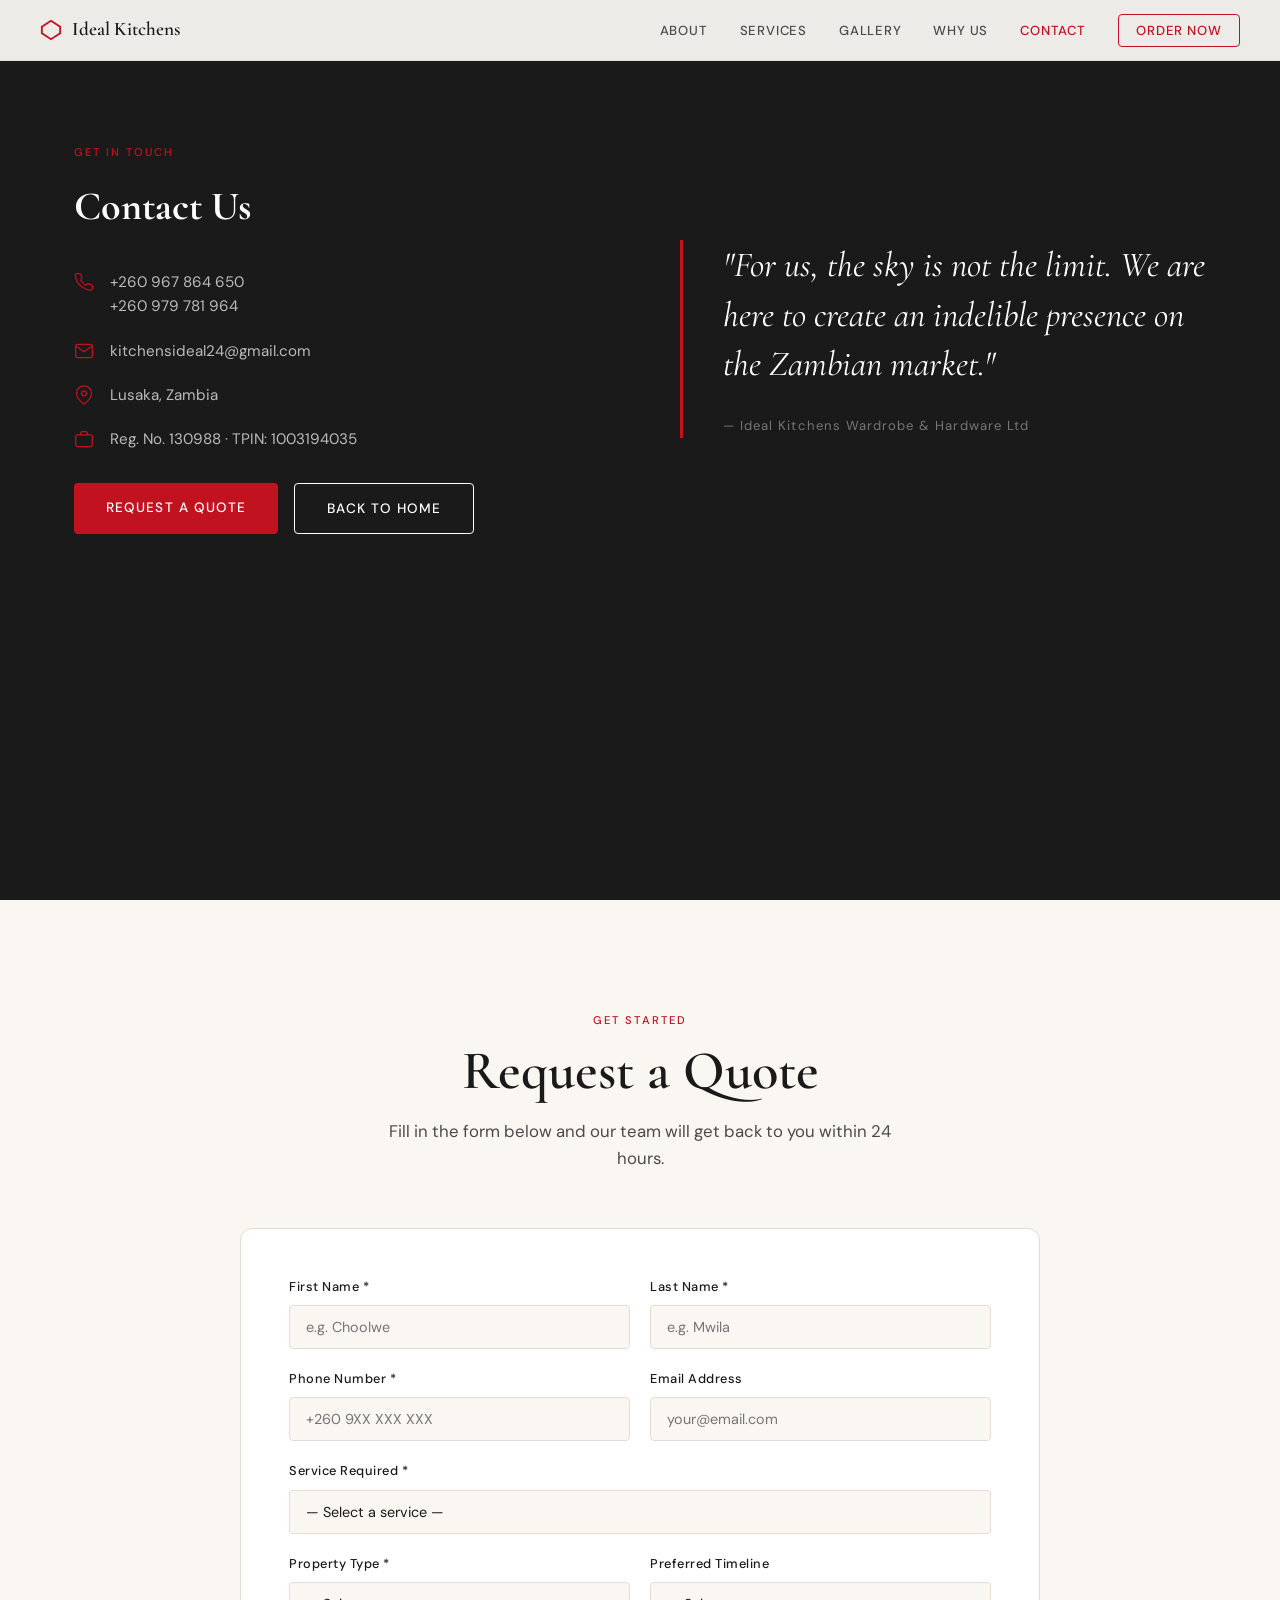
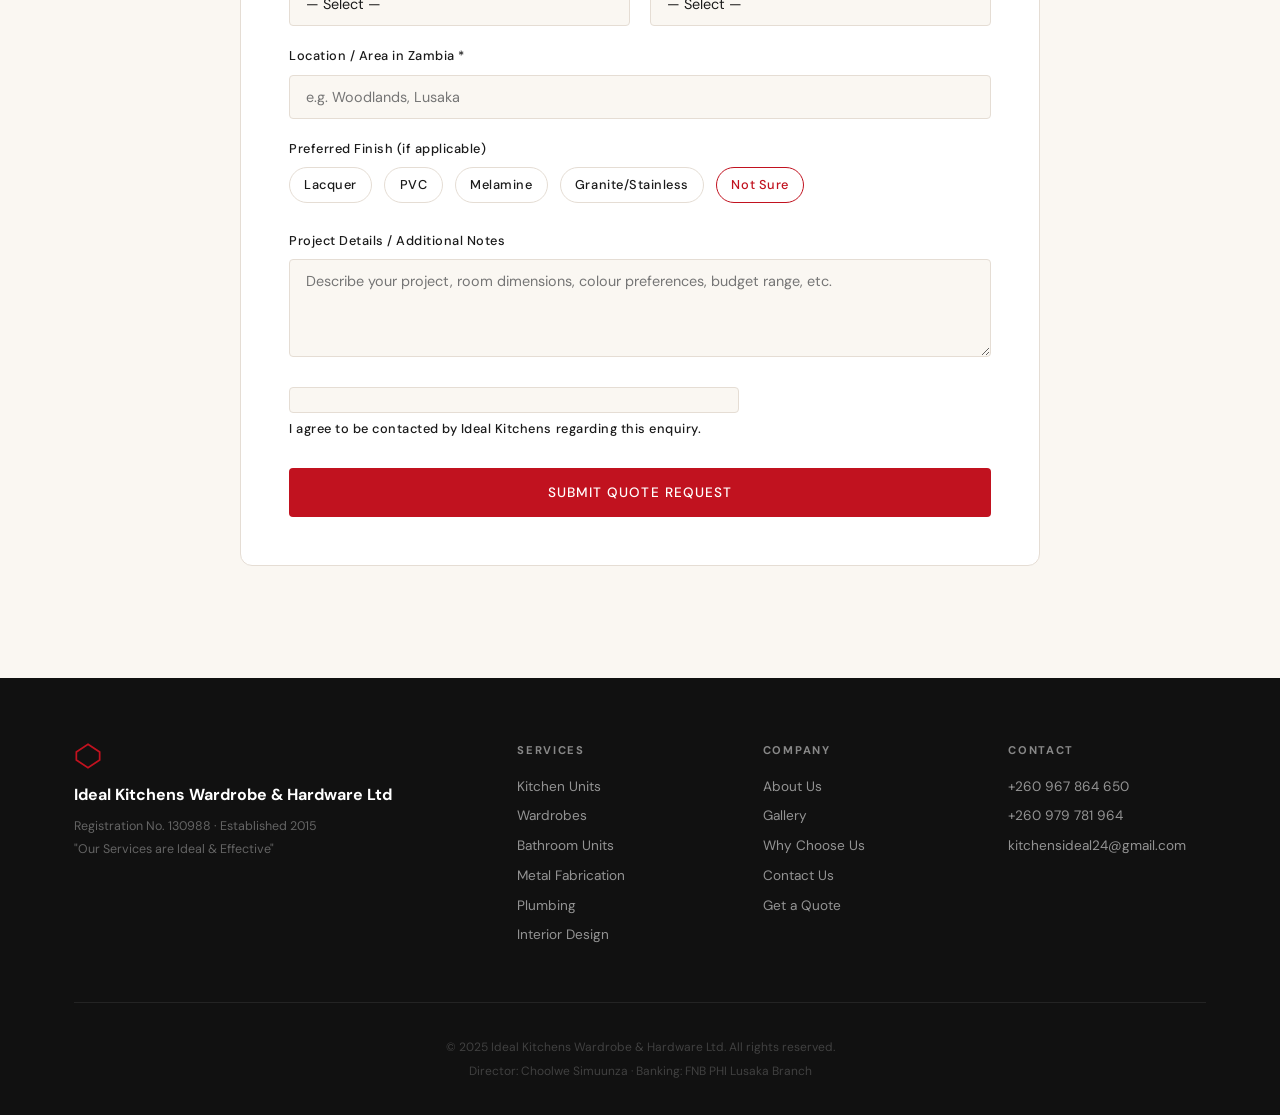
==== contact.html @ 99ec690c "Initial commit" ====
<!DOCTYPE html>
<html lang="en">
<head>
  <meta charset="UTF-8" />
  <meta name="viewport" content="width=device-width, initial-scale=1.0" />
  <title>Contact Us — Ideal Kitchens Wardrobe &amp; Hardware Ltd</title>
  <link rel="preconnect" href="https://fonts.googleapis.com" />
  <link href="https://fonts.googleapis.com/css2?family=Cormorant+Garamond:wght@300;400;600;700&family=DM+Sans:wght@300;400;500&display=swap" rel="stylesheet" />
  <style>
/* =============================
   IDEAL KITCHENS — STYLESHEET
   ============================= */
:root {
  --red: #c1121f;
  --red-dark: #8b0000;
  --cream: #faf7f2;
  --warm-white: #fffdf9;
  --charcoal: #1a1a1a;
  --mid: #4a4a4a;
  --light: #8a8a8a;
  --border: #e5ddd4;
  --font-display: 'Cormorant Garamond', Georgia, serif;
  --font-body: 'DM Sans', system-ui, sans-serif;
  --radius: 4px;
  --transition: 0.35s cubic-bezier(0.4, 0, 0.2, 1);
}
*, *::before, *::after { box-sizing: border-box; margin: 0; padding: 0; }
html { scroll-behavior: smooth; font-size: 16px; }
body { font-family: var(--font-body); background: var(--warm-white); color: var(--charcoal); line-height: 1.6; overflow-x: hidden; }

/* UTILS */
.container { max-width: 1180px; margin: 0 auto; padding: 0 1.5rem; }
.label { font-family: var(--font-body); font-size: 0.7rem; font-weight: 500; letter-spacing: 0.18em; text-transform: uppercase; color: var(--red); display: block; margin-bottom: 0.75rem; }
.section-title { font-family: var(--font-display); font-size: clamp(2.2rem, 5vw, 3.4rem); font-weight: 600; line-height: 1.1; color: var(--charcoal); margin-bottom: 1rem; }
.section-sub { color: var(--mid); font-size: 1.05rem; max-width: 540px; margin: 0 auto; }
.section-header { text-align: center; margin-bottom: 3.5rem; }
.btn { display: inline-block; padding: 0.85rem 2rem; font-family: var(--font-body); font-size: 0.85rem; font-weight: 500; letter-spacing: 0.08em; text-transform: uppercase; text-decoration: none; border: none; border-radius: var(--radius); cursor: pointer; transition: var(--transition); }
.btn--primary { background: var(--red); color: #fff; }
.btn--primary:hover { background: var(--red-dark); transform: translateY(-2px); }
.btn--ghost { background: transparent; color: var(--charcoal); border: 1.5px solid var(--charcoal); }
.btn--ghost:hover { background: var(--charcoal); color: #fff; }
.btn--full { width: 100%; text-align: center; padding: 1rem; }

/* SVG ICONS */
.icon { display: inline-flex; align-items: center; justify-content: center; flex-shrink: 0; }
.icon svg { display: block; }

/* REVEAL */
.reveal { opacity: 0; transform: translateY(30px); transition: opacity 0.7s ease, transform 0.7s ease; }
.reveal.visible { opacity: 1; transform: translateY(0); }

/* NAV */
.nav { position: fixed; top: 0; left: 0; right: 0; z-index: 1000; display: flex; align-items: center; justify-content: space-between; padding: 1.25rem 2.5rem; background: rgba(255,253,249,0.92); backdrop-filter: blur(12px); border-bottom: 1px solid transparent; transition: border-color 0.3s, padding 0.3s; }
.nav.scrolled { border-bottom-color: var(--border); padding: 0.9rem 2.5rem; }
.nav__logo { display: flex; align-items: center; gap: 0.6rem; font-family: var(--font-display); font-size: 1.2rem; font-weight: 600; color: var(--charcoal); text-decoration: none; cursor: pointer; }
.nav__logo svg { color: var(--red); }
.nav__links { display: flex; gap: 2rem; list-style: none; }
.nav__links a { font-size: 0.82rem; font-weight: 500; letter-spacing: 0.06em; text-transform: uppercase; text-decoration: none; color: var(--mid); transition: color 0.2s; }
.nav__links a:hover { color: var(--charcoal); }
.nav__cta { color: var(--red) !important; border: 1.5px solid var(--red); padding: 0.45rem 1.1rem; border-radius: var(--radius); }
.nav__cta:hover { background: var(--red) !important; color: #fff !important; }
.nav__burger { display: none; flex-direction: column; gap: 5px; background: none; border: none; cursor: pointer; padding: 4px; }
.nav__burger span { display: block; width: 24px; height: 2px; background: var(--charcoal); transition: var(--transition); }

/* MOBILE MENU */
.mobile-menu { display: none; position: fixed; top: 0; left: 0; right: 0; bottom: 0; background: var(--warm-white); z-index: 999; flex-direction: column; justify-content: center; align-items: center; }
.mobile-menu.open { display: flex; }
.mobile-menu ul { list-style: none; text-align: center; }
.mobile-menu li { margin: 1.5rem 0; }
.mobile-menu a { font-family: var(--font-display); font-size: 2.5rem; font-weight: 600; color: var(--charcoal); text-decoration: none; transition: color 0.2s; }
.mobile-menu a:hover { color: var(--red); }

/* HERO */
.hero { min-height: 100vh; background: var(--charcoal); color: #fff; display: flex; align-items: center; position: relative; overflow: hidden; padding: 8rem 2.5rem 5rem; }
.hero__bg-lines { position: absolute; inset: 0; background-image: repeating-linear-gradient(90deg, rgba(255,255,255,0.03) 0px, rgba(255,255,255,0.03) 1px, transparent 1px, transparent 80px); }
.hero::before { content: ''; position: absolute; top: -200px; right: -200px; width: 600px; height: 600px; border-radius: 50%; background: radial-gradient(circle, rgba(193,18,31,0.25) 0%, transparent 70%); }
.hero__content { position: relative; z-index: 1; max-width: 680px; animation: heroFadeIn 1.2s ease both; }
@keyframes heroFadeIn { from { opacity: 0; transform: translateY(40px); } to { opacity: 1; transform: translateY(0); } }
.hero__eyebrow { font-size: 0.72rem; letter-spacing: 0.2em; text-transform: uppercase; color: var(--red); margin-bottom: 1.5rem; }
.hero__title { font-family: var(--font-display); font-size: clamp(3.5rem, 8vw, 6rem); font-weight: 300; line-height: 1.02; margin-bottom: 1.5rem; color: #fff; }
.hero__title em { font-style: italic; color: var(--red); font-weight: 600; }
.hero__sub { font-size: 1.05rem; color: rgba(255,255,255,0.65); max-width: 500px; margin-bottom: 2.5rem; line-height: 1.7; }
.hero__actions { display: flex; gap: 1rem; flex-wrap: wrap; }

.hero__badge { position: absolute; right: 6vw; top: 50%; transform: translateY(-50%); width: 160px; height: 160px; animation: spin 18s linear infinite, heroFadeIn 1.5s ease both; }
@keyframes spin { to { transform: translateY(-50%) rotate(360deg); } }
.badge__svg { width: 100%; height: 100%; }
.badge__svg text { font-family: var(--font-body); font-size: 10px; fill: rgba(255,255,255,0.55); letter-spacing: 2px; }
.badge__center { position: absolute; top: 50%; left: 50%; transform: translate(-50%, -50%); color: var(--red); animation: spin 18s linear infinite reverse; }
.badge__center svg { display: block; }

.hero__scroll { position: absolute; bottom: 2.5rem; left: 2.5rem; display: flex; flex-direction: column; align-items: center; gap: 0.5rem; font-size: 0.7rem; letter-spacing: 0.15em; text-transform: uppercase; color: rgba(255,255,255,0.4); }
.hero__scroll-line { width: 1px; height: 60px; background: linear-gradient(to bottom, rgba(255,255,255,0.4), transparent); animation: scrollLine 2s ease-in-out infinite; }
@keyframes scrollLine { 0%, 100% { opacity: 0.4; } 50% { opacity: 1; } }

/* MARQUEE */
.marquee-wrap { background: var(--red); overflow: hidden; padding: 0.9rem 0; white-space: nowrap; }
.marquee { display: inline-block; animation: marquee 30s linear infinite; }
.marquee span { font-size: 0.8rem; font-weight: 500; letter-spacing: 0.1em; text-transform: uppercase; color: rgba(255,255,255,0.9); padding: 0 1rem; }
.marquee .dot { color: rgba(255,255,255,0.5); padding: 0; }
@keyframes marquee { from { transform: translateX(0); } to { transform: translateX(-50%); } }

/* ABOUT */
.about { padding: 7rem 0; background: var(--cream); }
.about__grid { display: grid; grid-template-columns: 1fr 1fr; gap: 5rem; align-items: center; }
.about__text p { color: var(--mid); margin-bottom: 1rem; line-height: 1.8; }
.about__stats { display: flex; gap: 2.5rem; margin-top: 2.5rem; padding-top: 2.5rem; border-top: 1px solid var(--border); }
.stat__num { display: block; font-family: var(--font-display); font-size: 2.5rem; font-weight: 700; color: var(--red); line-height: 1; }
.stat__label { font-size: 0.78rem; color: var(--light); letter-spacing: 0.05em; }
.about__visual { position: relative; display: grid; grid-template-columns: 1fr 1fr; gap: 1rem; }
.about__card { background: #fff; border: 1px solid var(--border); border-radius: 8px; padding: 1.5rem; text-align: center; transition: var(--transition); }
.about__card:hover { border-color: var(--red); transform: translateY(-4px); box-shadow: 0 8px 24px rgba(0,0,0,0.06); }
.about__card--1 { grid-column: span 2; }
.about__card-icon { margin: 0 auto 0.75rem; color: var(--red); }
.about__card p { font-size: 0.88rem; color: var(--mid); }
.about__accent { position: absolute; bottom: -1.5rem; right: -1.5rem; background: var(--red); color: #fff; font-family: var(--font-display); font-size: 0.75rem; padding: 0.6rem 1rem; border-radius: var(--radius); letter-spacing: 0.08em; }

/* SERVICES */
.services { padding: 7rem 0; background: var(--warm-white); }
.services__grid { display: grid; grid-template-columns: repeat(auto-fill, minmax(280px, 1fr)); gap: 1.5rem; }
.service-card { background: #fff; border: 1px solid var(--border); border-radius: 8px; padding: 2rem; position: relative; overflow: hidden; transition: var(--transition); }
.service-card::before { content: ''; position: absolute; bottom: 0; left: 0; right: 0; height: 3px; background: var(--red); transform: scaleX(0); transform-origin: left; transition: transform 0.3s ease; }
.service-card:hover { border-color: var(--red); transform: translateY(-4px); box-shadow: 0 12px 32px rgba(0,0,0,0.07); }
.service-card:hover::before { transform: scaleX(1); }
.service-card__num { font-family: var(--font-display); font-size: 3.5rem; font-weight: 700; color: rgba(0,0,0,0.05); line-height: 1; margin-bottom: -0.5rem; }
.service-card__icon { margin-bottom: 0.75rem; color: var(--red); }
.service-card h3 { font-family: var(--font-display); font-size: 1.4rem; font-weight: 600; margin-bottom: 0.75rem; }
.service-card p { font-size: 0.88rem; color: var(--mid); line-height: 1.7; margin-bottom: 1rem; }
.service-card__tags { display: flex; flex-wrap: wrap; gap: 0.4rem; margin-bottom: 1.25rem; }
.service-card__tags span { font-size: 0.7rem; font-weight: 500; background: var(--cream); color: var(--mid); padding: 0.2rem 0.6rem; border-radius: 20px; border: 1px solid var(--border); }
.service-card__btn { background: none; border: none; color: var(--red); font-size: 0.82rem; font-weight: 600; letter-spacing: 0.06em; cursor: pointer; padding: 0; transition: letter-spacing 0.2s; }
.service-card__btn:hover { letter-spacing: 0.12em; }

/* MATERIALS */
.materials { padding: 6rem 0; background: var(--charcoal); }
.materials .section-title, .materials .label { color: #fff; }
.materials__grid { display: grid; grid-template-columns: repeat(auto-fill, minmax(240px, 1fr)); gap: 1.5rem; }
.mat-card { background: rgba(255,255,255,0.05); border: 1px solid rgba(255,255,255,0.1); border-radius: 8px; overflow: hidden; }
.mat-card__swatch { height: 80px; }
.mat-card h4 { color: #fff; font-family: var(--font-display); font-size: 1.3rem; padding: 1.25rem 1.5rem 0.5rem; }
.mat-card p { color: rgba(255,255,255,0.55); font-size: 0.85rem; padding: 0 1.5rem 1.5rem; line-height: 1.6; }

/* GALLERY */
.gallery { padding: 7rem 0; background: var(--cream); }
.gallery__grid { display: grid; grid-template-columns: repeat(4, 1fr); grid-auto-rows: 240px; gap: 1rem; }
.gallery__item { border-radius: 8px; overflow: hidden; position: relative; cursor: pointer; transition: transform 0.3s ease; background: #1a1a1a; }
.gallery__item--large { grid-column: span 2; }
.gallery__item:hover { transform: scale(1.02); }
.gallery__item img { width: 100%; height: 100%; object-fit: cover; display: block; transition: transform 0.4s ease; filter: brightness(0.85); }
.gallery__item:hover img { transform: scale(1.06); filter: brightness(0.7); }
.gallery__overlay { position: absolute; inset: 0; background: linear-gradient(to top, rgba(0,0,0,0.75) 0%, transparent 55%); display: flex; flex-direction: column; justify-content: flex-end; padding: 1.25rem; opacity: 0; transition: opacity 0.3s; }
.gallery__item:hover .gallery__overlay { opacity: 1; }
.gallery__overlay h4 { color: #fff; font-family: var(--font-display); font-size: 1.15rem; font-weight: 600; }
.gallery__overlay p { color: rgba(255,255,255,0.7); font-size: 0.78rem; }
/* Always show label at bottom */
.gallery__label { position: absolute; bottom: 0; left: 0; right: 0; background: linear-gradient(to top, rgba(0,0,0,0.6) 0%, transparent 100%); padding: 1.5rem 1.25rem 1rem; }
.gallery__label h4 { color: #fff; font-family: var(--font-display); font-size: 1rem; font-weight: 600; }
.gallery__label p { color: rgba(255,255,255,0.65); font-size: 0.75rem; }

/* WHY US */
.why-us { padding: 7rem 0; background: var(--warm-white); }
.compare { display: grid; grid-template-columns: 1fr 1fr; gap: 2rem; margin-bottom: 3rem; }
.compare__col { padding: 2.5rem; border-radius: 8px; border: 1px solid var(--border); }
.compare__col--us { background: var(--charcoal); border-color: var(--charcoal); }
.compare__col--us h3 { color: #fff; font-family: var(--font-display); font-size: 1.5rem; margin-bottom: 1.5rem; }
.compare__col--them h3 { font-family: var(--font-display); font-size: 1.5rem; color: var(--light); margin-bottom: 1.5rem; }
.compare__col ul { list-style: none; }
.compare__col li { display: flex; align-items: flex-start; gap: 0.75rem; padding: 0.6rem 0; border-bottom: 1px solid rgba(255,255,255,0.08); font-size: 0.9rem; }
.compare__col--them li { border-bottom-color: var(--border); color: var(--mid); }
.compare__col--us li { color: rgba(255,255,255,0.85); }
.check-icon { color: #4ade80; flex-shrink: 0; margin-top: 2px; }
.cross-icon { color: #f87171; flex-shrink: 0; margin-top: 2px; }

.warranty { display: flex; gap: 1.5rem; align-items: flex-start; background: var(--cream); border: 1px solid var(--border); border-radius: 8px; padding: 2rem; }
.warranty__icon { flex-shrink: 0; color: var(--red); }
.warranty h4 { font-family: var(--font-display); font-size: 1.3rem; margin-bottom: 0.5rem; }
.warranty p { font-size: 0.9rem; color: var(--mid); line-height: 1.7; }

/* ORDER */
.order-section { padding: 7rem 0; background: var(--cream); }
.order__wrap { background: #fff; border: 1px solid var(--border); border-radius: 12px; padding: 3rem; max-width: 800px; margin: 0 auto; }

/* FORM */
.form__row { display: grid; grid-template-columns: 1fr 1fr; gap: 1.25rem; }
.form__group { margin-bottom: 1.25rem; }
.form__group label { display: block; font-size: 0.8rem; font-weight: 500; letter-spacing: 0.04em; margin-bottom: 0.5rem; color: var(--charcoal); }
.form__group input, .form__group select, .form__group textarea { width: 100%; padding: 0.75rem 1rem; font-family: var(--font-body); font-size: 0.9rem; color: var(--charcoal); background: var(--cream); border: 1.5px solid var(--border); border-radius: var(--radius); outline: none; transition: border-color 0.2s; appearance: none; }
.form__group input:focus, .form__group select:focus, .form__group textarea:focus { border-color: var(--red); background: #fff; }
.finish-options { display: flex; flex-wrap: wrap; gap: 0.75rem; }
.finish-opt { display: flex; align-items: center; gap: 0.4rem; font-size: 0.85rem; cursor: pointer; padding: 0.4rem 0.9rem; border: 1.5px solid var(--border); border-radius: 20px; transition: border-color 0.2s; }
.finish-opt:has(input:checked) { border-color: var(--red); color: var(--red); }
.finish-opt input { display: none; }
.form__group--check { display: flex; }
.check-label { display: flex; align-items: flex-start; gap: 0.6rem; font-size: 0.85rem; color: var(--mid); cursor: pointer; }
.check-label input[type=checkbox] { flex-shrink: 0; margin-top: 2px; accent-color: var(--red); }

/* SUCCESS */
.success-msg { text-align: center; padding: 3rem 2rem; }
.success-icon { width: 70px; height: 70px; background: var(--red); color: #fff; border-radius: 50%; display: flex; align-items: center; justify-content: center; margin: 0 auto 1.5rem; }
.success-msg h3 { font-family: var(--font-display); font-size: 2rem; margin-bottom: 1rem; }
.success-msg p { color: var(--mid); margin-bottom: 0.75rem; }
.success-contact a { color: var(--red); text-decoration: none; }

/* CONTACT */
.contact { padding: 7rem 0; background: var(--charcoal); }
.contact__grid { display: grid; grid-template-columns: 1fr 1fr; gap: 5rem; align-items: center; }
.contact__info h2 { font-family: var(--font-display); font-size: 2.5rem; color: #fff; margin-bottom: 2rem; }
.contact__info .label { color: var(--red); }
.contact__item { display: flex; gap: 1rem; align-items: flex-start; margin-bottom: 1.25rem; }
.contact__ico { flex-shrink: 0; margin-top: 2px; color: var(--red); }
.contact__item p, .contact__item a { color: rgba(255,255,255,0.7); font-size: 0.95rem; text-decoration: none; }
.contact__item a:hover { color: var(--red); }
.contact__quote { border-left: 3px solid var(--red); padding-left: 2.5rem; }
.contact__quote blockquote { font-family: var(--font-display); font-size: clamp(1.5rem, 3vw, 2.2rem); font-weight: 400; font-style: italic; color: #fff; line-height: 1.4; margin-bottom: 1.5rem; }
.contact__quote cite { color: rgba(255,255,255,0.4); font-size: 0.82rem; letter-spacing: 0.08em; font-style: normal; }

/* FOOTER */
.footer { background: #111; padding: 4rem 0 2rem; }
.footer__top { display: grid; grid-template-columns: 2fr 1fr 1fr 1fr; gap: 3rem; padding-bottom: 3rem; border-bottom: 1px solid rgba(255,255,255,0.08); margin-bottom: 2rem; }
.footer__brand-icon { color: var(--red); display: block; margin-bottom: 0.75rem; }
.footer__brand strong { color: #fff; font-size: 1rem; display: block; margin-bottom: 0.5rem; }
.footer__brand p { color: rgba(255,255,255,0.35); font-size: 0.78rem; line-height: 1.8; }
.footer__links h5 { color: rgba(255,255,255,0.5); font-size: 0.7rem; letter-spacing: 0.15em; text-transform: uppercase; margin-bottom: 1rem; }
.footer__links a { display: block; color: rgba(255,255,255,0.55); font-size: 0.85rem; text-decoration: none; margin-bottom: 0.5rem; transition: color 0.2s; }
.footer__links a:hover { color: var(--red); }
.footer__bottom { text-align: center; color: rgba(255,255,255,0.2); font-size: 0.75rem; line-height: 2; }

/* MODAL */
.modal { position: fixed; inset: 0; z-index: 2000; display: flex; align-items: center; justify-content: center; pointer-events: none; opacity: 0; transition: opacity 0.3s; }
.modal.open { pointer-events: all; opacity: 1; }
.modal__overlay { position: fixed; inset: 0; background: rgba(0,0,0,0.6); z-index: 1999; display: none; }
.modal__overlay.open { display: block; }
.modal__box { background: #fff; border-radius: 12px; padding: 2.5rem; max-width: 480px; width: 90%; position: relative; z-index: 2001; transform: scale(0.9); transition: transform 0.3s; }
.modal.open .modal__box { transform: scale(1); }
.modal__close { position: absolute; top: 1rem; right: 1rem; background: none; border: none; cursor: pointer; color: var(--light); display: flex; align-items: center; justify-content: center; }
.modal__box h3 { font-family: var(--font-display); font-size: 1.6rem; margin-bottom: 0.5rem; }
.modal__box p { color: var(--mid); font-size: 0.88rem; margin-bottom: 1.5rem; }


/* ===== IMAGE-LED ENHANCEMENTS ===== */
.btn--ghost-light { color:#fff; border-color:#fff; }
.btn--ghost-light:hover { background:#fff; color:var(--charcoal); }

/* Hero slideshow */
.hero__slideshow { position:absolute; inset:0; z-index:0; }
.hero__slide { position:absolute; inset:0; background-size:cover; background-position:center; opacity:0; animation:heroSlides 28s infinite; }
.hero__slide:nth-child(1){ animation-delay:0s; }
.hero__slide:nth-child(2){ animation-delay:7s; }
.hero__slide:nth-child(3){ animation-delay:14s; }
.hero__slide:nth-child(4){ animation-delay:21s; }
@keyframes heroSlides { 0%{opacity:0;} 3%{opacity:1;} 23%{opacity:1;} 28%{opacity:0;} 100%{opacity:0;} }
.hero__scrim { position:absolute; inset:0; z-index:1; background:linear-gradient(95deg, rgba(12,12,12,0.88) 0%, rgba(12,12,12,0.6) 45%, rgba(12,12,12,0.2) 100%); }
.hero__content { position:relative; z-index:2; }
.hero__scroll { z-index:2; }

/* About photo collage */
.about__photos { display:grid; grid-template-columns:1fr 1fr; grid-template-rows:1fr 1fr; gap:1rem; height:100%; }
.about__photo { width:100%; height:100%; min-height:170px; object-fit:cover; border-radius:8px; box-shadow:0 8px 24px rgba(0,0,0,0.08); }
.about__photo--tall { grid-row:span 2; }

/* Service card photos */
.service-card__img { margin:-2rem -2rem 1.25rem; height:175px; overflow:hidden; }
.service-card__img img { width:100%; height:100%; object-fit:cover; display:block; transition:transform .45s ease; filter:brightness(0.96); }
.service-card:hover .service-card__img img { transform:scale(1.06); filter:brightness(1); }
.service-card__num { position:relative; z-index:1; }


/* =====================================================
   RESPONSIVE SYSTEM — mobile-first refinements
   ===================================================== */
* { -webkit-tap-highlight-color: transparent; }
html { -webkit-text-size-adjust: 100%; }
img, svg, video { max-width: 100%; height: auto; }
.service-card__img img, .gallery__item img, .about__photo, .hero__slide { height: 100%; }

/* ---------- TABLET (max-width: 980px) ---------- */
@media (max-width: 980px) {
  .nav__links { display: none; }
  .nav__burger { display: flex; }
  .hero__badge { display: none; }
  .about__grid { grid-template-columns: 1fr; gap: 2.5rem; }
  .gallery__grid { grid-template-columns: repeat(2, 1fr); grid-auto-rows: 220px; gap: 0.85rem; }
  .gallery__item--large { grid-column: span 2; }
  .compare { grid-template-columns: 1fr; gap: 1.25rem; }
  .contact__grid { grid-template-columns: 1fr; gap: 2.5rem; }
  .footer__top { grid-template-columns: 1fr 1fr; gap: 2rem 1.5rem; }
  .section-header { margin-bottom: 2.75rem; }
}

/* ---------- PHONE (max-width: 640px) ---------- */
@media (max-width: 640px) {
  html { font-size: 15px; }
  .container { padding: 0 1.15rem; }

  /* even vertical rhythm across every section */
  .about, .services, .materials, .gallery, .why-us, .order-section { padding-top: 3.75rem; padding-bottom: 3.75rem; }
  .section-header { margin-bottom: 2rem; text-align: center; }
  .section-title { font-size: clamp(1.9rem, 8.5vw, 2.4rem); }
  .section-sub { font-size: 0.98rem; }
  .label { margin-bottom: 0.6rem; }

  /* NAV */
  .nav { padding: 0.9rem 1.15rem; }
  .nav.scrolled { padding: 0.75rem 1.15rem; }
  .nav__logo { font-size: 1.05rem; }
  .nav__burger { padding: 8px; }
  .mobile-menu a { font-size: 2rem; }
  .mobile-menu li { margin: 1.1rem 0; }

  /* BUTTONS — comfortable touch targets */
  .btn { padding: 0.95rem 1.6rem; font-size: 0.82rem; }
  .btn--full { padding: 1.05rem; }

  /* HERO */
  .hero { min-height: 90vh; padding: 6.5rem 1.15rem 3.25rem; align-items: flex-end; }
  .hero__content { max-width: 100%; }
  .hero__eyebrow { font-size: 0.68rem; margin-bottom: 1rem; }
  .hero__title { font-size: clamp(2.6rem, 13vw, 3.4rem); line-height: 1.05; margin-bottom: 1.25rem; }
  .hero__sub { font-size: 1rem; max-width: 100%; margin-bottom: 1.75rem; }
  .hero__actions { gap: 0.75rem; }
  .hero__actions .btn { flex: 1 1 0; text-align: center; }
  .hero__scroll { display: none; }
  .hero__scrim { background: linear-gradient(180deg, rgba(12,12,12,0.4) 0%, rgba(12,12,12,0.55) 50%, rgba(12,12,12,0.92) 100%); }

  /* ABOUT */
  .about__photos { grid-template-columns: 1fr 1fr; grid-template-rows: auto; gap: 0.85rem; height: auto; }
  .about__photo { min-height: 0; aspect-ratio: 1 / 1; }
  .about__photo--tall { grid-column: 1 / -1; grid-row: auto; aspect-ratio: 16 / 10; }
  .about__visual { display: block; }
  .about__accent { position: static; display: inline-block; margin-top: 1rem; }
  .about__stats { flex-direction: row; flex-wrap: wrap; gap: 1.25rem 2rem; }
  .about__stats .stat { flex: 1 1 28%; }

  /* SERVICES */
  .services__grid { grid-template-columns: 1fr; gap: 1.15rem; }
  .service-card { padding: 1.5rem; }
  .service-card__img { margin: -1.5rem -1.5rem 1.1rem; height: 200px; }
  .service-card__num { font-size: 3rem; }
  .service-card__btn { padding: 0.5rem 0; font-size: 0.92rem; }

  /* MATERIALS */
  .materials { padding-top: 3.75rem; padding-bottom: 3.75rem; }
  .materials__grid { grid-template-columns: 1fr 1fr; gap: 1rem; }
  .mat-card__swatch { height: 70px; }
  .mat-card h4 { font-size: 1.15rem; padding: 1rem 1.1rem 0.4rem; }
  .mat-card p { font-size: 0.8rem; padding: 0 1.1rem 1.1rem; }

  /* GALLERY — single column, taller, labels always visible */
  .gallery__grid { grid-template-columns: 1fr; grid-auto-rows: auto; gap: 0.9rem; }
  .gallery__item, .gallery__item--large { grid-column: span 1; aspect-ratio: 4 / 3; }
  .gallery__item img { filter: brightness(0.8); }
  .gallery__overlay { display: none; }
  .gallery__label { padding: 1.75rem 1.15rem 1rem; }
  .gallery__label h4 { font-size: 1.1rem; }
  .gallery__label p { font-size: 0.8rem; }

  /* WHY US */
  .compare__col { padding: 1.6rem; }
  .compare__col h3 { font-size: 1.3rem; margin-bottom: 1.1rem; }
  .compare__col li { font-size: 0.88rem; }
  .warranty { flex-direction: column; gap: 1rem; padding: 1.6rem; }

  /* ORDER FORM */
  .order-section { padding-top: 3.75rem; }
  .order__wrap { padding: 1.5rem; border-radius: 10px; }
  .form__row { grid-template-columns: 1fr; gap: 0; }
  .form__group input, .form__group select, .form__group textarea { font-size: 16px; padding: 0.85rem 1rem; }
  .finish-options { gap: 0.5rem; }
  .finish-opt { padding: 0.6rem 1rem; font-size: 0.88rem; }
  .success-msg { padding: 2rem 1rem; }

  /* CONTACT PAGE */
  .contact { padding: 6.5rem 0 3.75rem !important; }
  .contact__info h2 { font-size: 2rem; margin-bottom: 1.5rem; }
  .contact__item { margin-bottom: 1.1rem; }
  .contact__quote { border-left: none; padding-left: 0; border-top: 3px solid var(--red); padding-top: 1.5rem; }
  .contact__quote blockquote { font-size: 1.45rem; }

  /* FOOTER */
  .footer { padding: 3rem 0 2rem; }
  .footer__top { grid-template-columns: 1fr 1fr; gap: 1.75rem 1.25rem; padding-bottom: 2rem; }
  .footer__brand { grid-column: 1 / -1; }

  /* MODAL */
  .modal__box { padding: 1.6rem; width: calc(100% - 2rem); max-height: 88vh; overflow-y: auto; }
  .modal__box h3 { font-size: 1.35rem; }
}

/* ---------- SMALL PHONE (max-width: 380px) ---------- */
@media (max-width: 380px) {
  .hero__title { font-size: 2.3rem; }
  .hero__actions { flex-direction: column; }
  .hero__actions .btn { width: 100%; flex: none; }
  .about__stats .stat { flex: 1 1 100%; }
  .materials__grid { grid-template-columns: 1fr; }
  .footer__top { grid-template-columns: 1fr; }
}


/* WhatsApp success prompt */
.success-wa { margin: 1.75rem auto 1.25rem; max-width: 430px; background: #f4fdf7; border: 1px solid #cdeed6; border-radius: 12px; padding: 1.5rem 1.25rem; text-align: center; }
.success-wa__title { font-weight: 600; color: var(--charcoal); margin-bottom: 1rem; font-size: 0.95rem; line-height: 1.5; }
.success-wa__btns { display: flex; flex-direction: column; gap: 0.6rem; }
.btn--whatsapp { display: inline-flex; align-items: center; justify-content: center; gap: 0.6rem; background: #25D366; color: #fff; padding: 0.9rem 1.25rem; border-radius: 8px; font-family: var(--font-body); font-size: 0.92rem; font-weight: 600; letter-spacing: 0.01em; text-decoration: none; transition: var(--transition); }
.btn--whatsapp:hover { background: #1ebe5d; transform: translateY(-2px); }
.btn--whatsapp svg { flex-shrink: 0; }

  </style>
</head>
<body>
  <!-- NAV -->
  <nav class="nav scrolled" id="nav">
    <a href="index.html" class="nav__logo">
      <svg width="22" height="22" viewBox="0 0 24 24" fill="none" stroke="currentColor" stroke-width="2" style="color:var(--red)"><polygon points="12 2 22 8.5 22 15.5 12 22 2 15.5 2 8.5"/></svg>
      <span>Ideal Kitchens</span>
    </a>
    <ul class="nav__links">
      <li><a href="index.html#about">About</a></li>
      <li><a href="index.html#services">Services</a></li>
      <li><a href="index.html#gallery">Gallery</a></li>
      <li><a href="index.html#why-us">Why Us</a></li>
      <li><a href="contact.html" style="color:var(--red)">Contact</a></li>
      <li><a href="#order" class="nav__cta">Order Now</a></li>
    </ul>
    <button class="nav__burger" id="burger" aria-label="Menu"><span></span><span></span><span></span></button>
  </nav>

  <!-- MOBILE MENU -->
  <div class="mobile-menu" id="mobileMenu">
    <ul>
      <li><a href="index.html#about" class="mm-link">About</a></li>
      <li><a href="index.html#services" class="mm-link">Services</a></li>
      <li><a href="index.html#gallery" class="mm-link">Gallery</a></li>
      <li><a href="index.html#why-us" class="mm-link">Why Us</a></li>
      <li><a href="contact.html" class="mm-link">Contact</a></li>
      <li><a href="#order" class="mm-link">Order Now</a></li>
    </ul>
  </div>

  <!-- CONTACT -->
  <section class="contact" id="contact" style="padding-top:9rem; min-height:100vh;">
    <div class="container">
      <div class="contact__grid">
        <div class="contact__info reveal">
          <span class="label">Get In Touch</span>
          <h2>Contact Us</h2>
          <div class="contact__item">
            <span class="contact__ico icon">
              <svg width="20" height="20" viewBox="0 0 24 24" fill="none" stroke="currentColor" stroke-width="1.5" stroke-linecap="round" stroke-linejoin="round"><path d="M22 16.92v3a2 2 0 0 1-2.18 2 19.79 19.79 0 0 1-8.63-3.07A19.5 19.5 0 0 1 4.69 13a19.79 19.79 0 0 1-3.07-8.67A2 2 0 0 1 3.6 2h3a2 2 0 0 1 2 1.72c.127.96.361 1.903.7 2.81a2 2 0 0 1-.45 2.11L8.09 9.91a16 16 0 0 0 6 6l1.27-1.27a2 2 0 0 1 2.11-.45c.907.339 1.85.573 2.81.7A2 2 0 0 1 22 16.92z"/></svg>
            </span>
            <div>
              <p>+260 967 864 650</p>
              <p>+260 979 781 964</p>
            </div>
          </div>
          <div class="contact__item">
            <span class="contact__ico icon">
              <svg width="20" height="20" viewBox="0 0 24 24" fill="none" stroke="currentColor" stroke-width="1.5" stroke-linecap="round" stroke-linejoin="round"><path d="M4 4h16c1.1 0 2 .9 2 2v12c0 1.1-.9 2-2 2H4c-1.1 0-2-.9-2-2V6c0-1.1.9-2 2-2z"/><polyline points="22,6 12,13 2,6"/></svg>
            </span>
            <a href="mailto:kitchensideal24@gmail.com">kitchensideal24@gmail.com</a>
          </div>
          <div class="contact__item">
            <span class="contact__ico icon">
              <svg width="20" height="20" viewBox="0 0 24 24" fill="none" stroke="currentColor" stroke-width="1.5" stroke-linecap="round" stroke-linejoin="round"><path d="M21 10c0 7-9 13-9 13s-9-6-9-13a9 9 0 0 1 18 0z"/><circle cx="12" cy="10" r="3"/></svg>
            </span>
            <p>Lusaka, Zambia</p>
          </div>
          <div class="contact__item">
            <span class="contact__ico icon">
              <svg width="20" height="20" viewBox="0 0 24 24" fill="none" stroke="currentColor" stroke-width="1.5" stroke-linecap="round" stroke-linejoin="round"><rect x="2" y="7" width="20" height="14" rx="2"/><path d="M16 7V5a2 2 0 0 0-2-2h-4a2 2 0 0 0-2 2v2"/></svg>
            </span>
            <p>Reg. No. 130988 &middot; TPIN: 1003194035</p>
          </div>
          <div style="margin-top:2rem; display:flex; gap:1rem; flex-wrap:wrap;">
            <a href="#order" class="btn btn--primary">Request a Quote</a>
            <a href="index.html" class="btn btn--ghost btn--ghost-light">Back to Home</a>
          </div>
        </div>
        <div class="contact__quote reveal">
          <blockquote>
            "For us, the sky is not the limit. We are here to create an indelible presence on the Zambian market."
          </blockquote>
          <cite>— Ideal Kitchens Wardrobe &amp; Hardware Ltd</cite>
        </div>
      </div>
    </div>
  </section>

  <!-- ORDER SECTION -->
  <section class="order-section" id="order">
    <div class="container">
      <div class="section-header reveal">
        <span class="label">Get Started</span>
        <h2 class="section-title">Request a Quote</h2>
        <p class="section-sub">Fill in the form below and our team will get back to you within 24 hours.</p>
      </div>
      <div class="order__wrap reveal">
        <div id="orderForm">
          <form class="form" id="quoteForm" onsubmit="submitOrder(event)">
            <div class="form__row">
              <div class="form__group">
                <label for="fname">First Name *</label>
                <input type="text" id="fname" required placeholder="e.g. Choolwe" />
              </div>
              <div class="form__group">
                <label for="lname">Last Name *</label>
                <input type="text" id="lname" required placeholder="e.g. Mwila" />
              </div>
            </div>
            <div class="form__row">
              <div class="form__group">
                <label for="phone">Phone Number *</label>
                <input type="tel" id="phone" required placeholder="+260 9XX XXX XXX" />
              </div>
              <div class="form__group">
                <label for="email">Email Address</label>
                <input type="email" id="email" placeholder="your@email.com" />
              </div>
            </div>
            <div class="form__group">
              <label for="service">Service Required *</label>
              <select id="service" required>
                <option value="">— Select a service —</option>
                <option>Kitchen Units</option>
                <option>Wardrobes</option>
                <option>Bathroom Units</option>
                <option>Metal Fabrication</option>
                <option>Aluminium Windows &amp; Doors</option>
                <option>Plumbing Installations</option>
                <option>Interior Design Consultancy</option>
                <option>Commercial Counters &amp; Furniture</option>
                <option>Multiple Services / Full Fit-out</option>
              </select>
            </div>
            <div class="form__row">
              <div class="form__group">
                <label for="ptype">Property Type *</label>
                <select id="ptype" required>
                  <option value="">— Select —</option>
                  <option>Residential</option>
                  <option>Commercial</option>
                  <option>Office</option>
                  <option>Hospitality / Hotel</option>
                  <option>Industrial</option>
                </select>
              </div>
              <div class="form__group">
                <label for="timeline">Preferred Timeline</label>
                <select id="timeline">
                  <option value="">— Select —</option>
                  <option>As soon as possible</option>
                  <option>Within 1 month</option>
                  <option>1–3 months</option>
                  <option>3–6 months</option>
                  <option>Planning stage</option>
                </select>
              </div>
            </div>
            <div class="form__group">
              <label for="location">Location / Area in Zambia *</label>
              <input type="text" id="location" required placeholder="e.g. Woodlands, Lusaka" />
            </div>
            <div class="form__group">
              <label>Preferred Finish (if applicable)</label>
              <div class="finish-options">
                <label class="finish-opt"><input type="radio" name="finish" value="Lacquer" /> Lacquer</label>
                <label class="finish-opt"><input type="radio" name="finish" value="PVC" /> PVC</label>
                <label class="finish-opt"><input type="radio" name="finish" value="Melamine" /> Melamine</label>
                <label class="finish-opt"><input type="radio" name="finish" value="Granite/Stainless" /> Granite/Stainless</label>
                <label class="finish-opt"><input type="radio" name="finish" value="Not sure" checked /> Not Sure</label>
              </div>
            </div>
            <div class="form__group">
              <label for="details">Project Details / Additional Notes</label>
              <textarea id="details" rows="4" placeholder="Describe your project, room dimensions, colour preferences, budget range, etc."></textarea>
            </div>
            <div class="form__group form__group--check">
              <label class="check-label">
                <input type="checkbox" id="agree" required />
                I agree to be contacted by Ideal Kitchens regarding this enquiry.
              </label>
            </div>
            <button type="submit" class="btn btn--primary btn--full">Submit Quote Request</button>
          </form>
        </div>
        <div id="orderSuccess" class="success-msg" style="display:none;">
          <div class="success-icon">
            <svg width="32" height="32" viewBox="0 0 24 24" fill="none" stroke="white" stroke-width="2.5" stroke-linecap="round"><polyline points="20 6 9 17 4 12"/></svg>
          </div>
          <h3>Thank You!</h3>
          <p>Your quote request has been received. Our team will contact you within 24 hours.</p>
          <p class="success-contact">You can also reach us directly at:<br/>
            <a href="tel:+260967864650">+260 967 864 650</a> &nbsp;|&nbsp;
            <a href="mailto:kitchensideal24@gmail.com">kitchensideal24@gmail.com</a>
          </p>
          <div class="success-wa">
            <p class="success-wa__title">Want a faster reply? Call us or send us a text on WhatsApp:</p>
            <div class="success-wa__btns">
              <a class="btn--whatsapp" href="https://wa.me/260967864650?text=Hi%20Ideal%20Kitchens%2C%20I%27ve%20just%20submitted%20a%20quote%20request%20on%20your%20website." target="_blank" rel="noopener">
                <svg width="20" height="20" viewBox="0 0 24 24" fill="currentColor"><path d="M.057 24l1.687-6.163a11.867 11.867 0 0 1-1.587-5.946C.16 5.335 5.495 0 12.05 0a11.82 11.82 0 0 1 8.413 3.488 11.82 11.82 0 0 1 3.48 8.414c-.003 6.557-5.338 11.892-11.893 11.892a11.9 11.9 0 0 1-5.688-1.448L.057 24zm6.597-3.807c1.676.995 3.276 1.591 5.392 1.592 5.448 0 9.886-4.434 9.889-9.885.002-5.462-4.415-9.89-9.881-9.892-5.452 0-9.887 4.434-9.889 9.884a9.86 9.86 0 0 0 1.51 5.26l-.999 3.648 3.978-1.607zm11.387-5.464c-.074-.124-.272-.198-.57-.347-.297-.149-1.758-.868-2.031-.967-.272-.099-.47-.149-.669.149-.198.297-.768.967-.941 1.165-.173.198-.347.223-.644.074-.297-.149-1.255-.462-2.39-1.475-.883-.788-1.48-1.761-1.653-2.059-.173-.297-.018-.458.13-.606.134-.133.297-.347.446-.521.151-.172.2-.296.3-.495.099-.198.05-.372-.025-.521-.075-.148-.669-1.611-.916-2.206-.242-.579-.487-.501-.669-.51l-.57-.01c-.198 0-.52.074-.792.372s-1.04 1.016-1.04 2.479 1.065 2.876 1.213 3.074c.149.198 2.095 3.2 5.076 4.487.709.306 1.263.489 1.694.626.712.226 1.36.194 1.872.118.571-.085 1.758-.719 2.006-1.413.247-.694.247-1.289.173-1.413z"/></svg>
                WhatsApp +260 967 864 650
              </a>
              <a class="btn--whatsapp" href="https://wa.me/260979781964?text=Hi%20Ideal%20Kitchens%2C%20I%27ve%20just%20submitted%20a%20quote%20request%20on%20your%20website." target="_blank" rel="noopener">
                <svg width="20" height="20" viewBox="0 0 24 24" fill="currentColor"><path d="M.057 24l1.687-6.163a11.867 11.867 0 0 1-1.587-5.946C.16 5.335 5.495 0 12.05 0a11.82 11.82 0 0 1 8.413 3.488 11.82 11.82 0 0 1 3.48 8.414c-.003 6.557-5.338 11.892-11.893 11.892a11.9 11.9 0 0 1-5.688-1.448L.057 24zm6.597-3.807c1.676.995 3.276 1.591 5.392 1.592 5.448 0 9.886-4.434 9.889-9.885.002-5.462-4.415-9.89-9.881-9.892-5.452 0-9.887 4.434-9.889 9.884a9.86 9.86 0 0 0 1.51 5.26l-.999 3.648 3.978-1.607zm11.387-5.464c-.074-.124-.272-.198-.57-.347-.297-.149-1.758-.868-2.031-.967-.272-.099-.47-.149-.669.149-.198.297-.768.967-.941 1.165-.173.198-.347.223-.644.074-.297-.149-1.255-.462-2.39-1.475-.883-.788-1.48-1.761-1.653-2.059-.173-.297-.018-.458.13-.606.134-.133.297-.347.446-.521.151-.172.2-.296.3-.495.099-.198.05-.372-.025-.521-.075-.148-.669-1.611-.916-2.206-.242-.579-.487-.501-.669-.51l-.57-.01c-.198 0-.52.074-.792.372s-1.04 1.016-1.04 2.479 1.065 2.876 1.213 3.074c.149.198 2.095 3.2 5.076 4.487.709.306 1.263.489 1.694.626.712.226 1.36.194 1.872.118.571-.085 1.758-.719 2.006-1.413.247-.694.247-1.289.173-1.413z"/></svg>
                WhatsApp +260 979 781 964
              </a>
            </div>
          </div>
          <button class="btn btn--ghost" onclick="resetForm()">Submit Another Request</button>
        </div>
      </div>
    </div>
  </section>

  <!-- FOOTER -->
  <footer class="footer">
    <div class="container">
      <div class="footer__top">
        <div class="footer__brand">
          <svg class="footer__brand-icon" width="28" height="28" viewBox="0 0 24 24" fill="none" stroke="var(--red)" stroke-width="1.5"><polygon points="12 2 22 8.5 22 15.5 12 22 2 15.5 2 8.5"/></svg>
          <strong>Ideal Kitchens Wardrobe &amp; Hardware Ltd</strong>
          <p>Registration No. 130988 &middot; Established 2015</p>
          <p>"Our Services are Ideal &amp; Effective"</p>
        </div>
        <div class="footer__links">
          <h5>Services</h5>
          <a href="index.html#services">Kitchen Units</a>
          <a href="index.html#services">Wardrobes</a>
          <a href="index.html#services">Bathroom Units</a>
          <a href="index.html#services">Metal Fabrication</a>
          <a href="index.html#services">Plumbing</a>
          <a href="index.html#services">Interior Design</a>
        </div>
        <div class="footer__links">
          <h5>Company</h5>
          <a href="index.html#about">About Us</a>
          <a href="index.html#gallery">Gallery</a>
          <a href="index.html#why-us">Why Choose Us</a>
          <a href="contact.html">Contact Us</a>
          <a href="#order">Get a Quote</a>
        </div>
        <div class="footer__links">
          <h5>Contact</h5>
          <a href="tel:+260967864650">+260 967 864 650</a>
          <a href="tel:+260979781964">+260 979 781 964</a>
          <a href="mailto:kitchensideal24@gmail.com">kitchensideal24@gmail.com</a>
        </div>
      </div>
      <div class="footer__bottom">
        <p>&copy; 2025 Ideal Kitchens Wardrobe &amp; Hardware Ltd. All rights reserved.</p>
        <p>Director: Choolwe Simuunza &middot; Banking: FNB PHI Lusaka Branch</p>
      </div>
    </div>
  </footer>

  <script>
    const nav = document.getElementById('nav');
    const burger = document.getElementById('burger');
    const mobileMenu = document.getElementById('mobileMenu');
    let menuOpen = false;
    burger.addEventListener('click', () => {
      menuOpen = !menuOpen;
      mobileMenu.classList.toggle('open', menuOpen);
      document.body.style.overflow = menuOpen ? 'hidden' : '';
    });
    document.querySelectorAll('.mm-link').forEach(link => link.addEventListener('click', () => {
      menuOpen = false; mobileMenu.classList.remove('open'); document.body.style.overflow = '';
    }));
// MAIN FORM SUBMIT
function submitOrder(e) {
  e.preventDefault();
  const fname = document.getElementById('fname').value;
  const lname = document.getElementById('lname').value;
  const phone = document.getElementById('phone').value;
  const email = document.getElementById('email').value;
  const service = document.getElementById('service').value;
  const ptype = document.getElementById('ptype').value;
  const timeline = document.getElementById('timeline').value;
  const location = document.getElementById('location').value;
  const finish = document.querySelector('input[name=finish]:checked')?.value || 'Not specified';
  const details = document.getElementById('details').value;
  const body = encodeURIComponent(
`QUOTE REQUEST — Ideal Kitchens Website\n\nName: ${fname} ${lname}\nPhone: ${phone}\nEmail: ${email || 'Not provided'}\nService: ${service}\nProperty Type: ${ptype}\nTimeline: ${timeline || 'Not specified'}\nLocation: ${location}\nPreferred Finish: ${finish}\n\nProject Details:\n${details || 'None provided.'}\n\n---\nSubmitted via the Ideal Kitchens website.`
  );
  const subject = encodeURIComponent(`Quote Request: ${service} — ${fname} ${lname}`);
  window.location.href = `mailto:kitchensideal24@gmail.com?subject=${subject}&body=${body}`;
  setTimeout(() => {
    document.getElementById('orderForm').style.display = 'none';
    document.getElementById('orderSuccess').style.display = 'block';
  }, 500);
}

function resetForm() {
  document.getElementById('quoteForm').reset();
  document.getElementById('orderForm').style.display = 'block';
  document.getElementById('orderSuccess').style.display = 'none';
}

    document.querySelectorAll('.reveal').forEach(el => el.classList.add('visible'));
  </script>
</body>
</html>
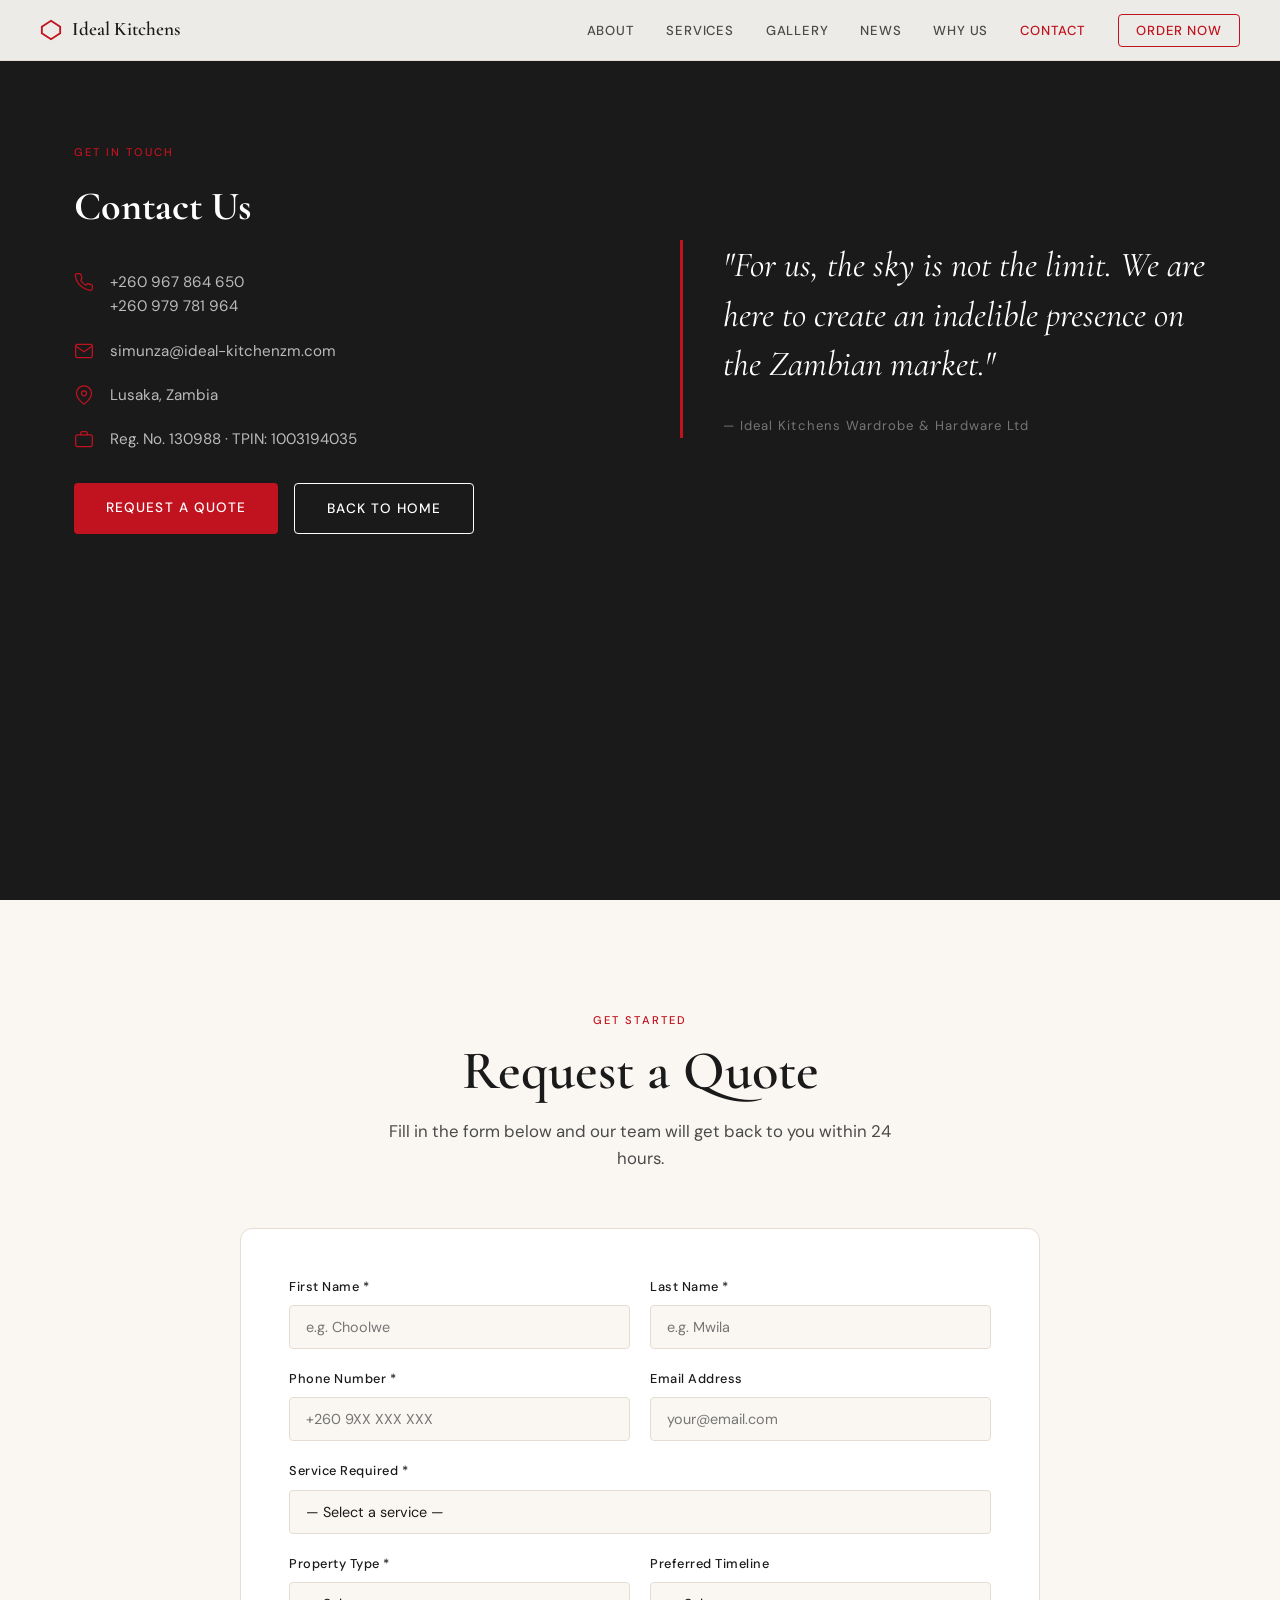
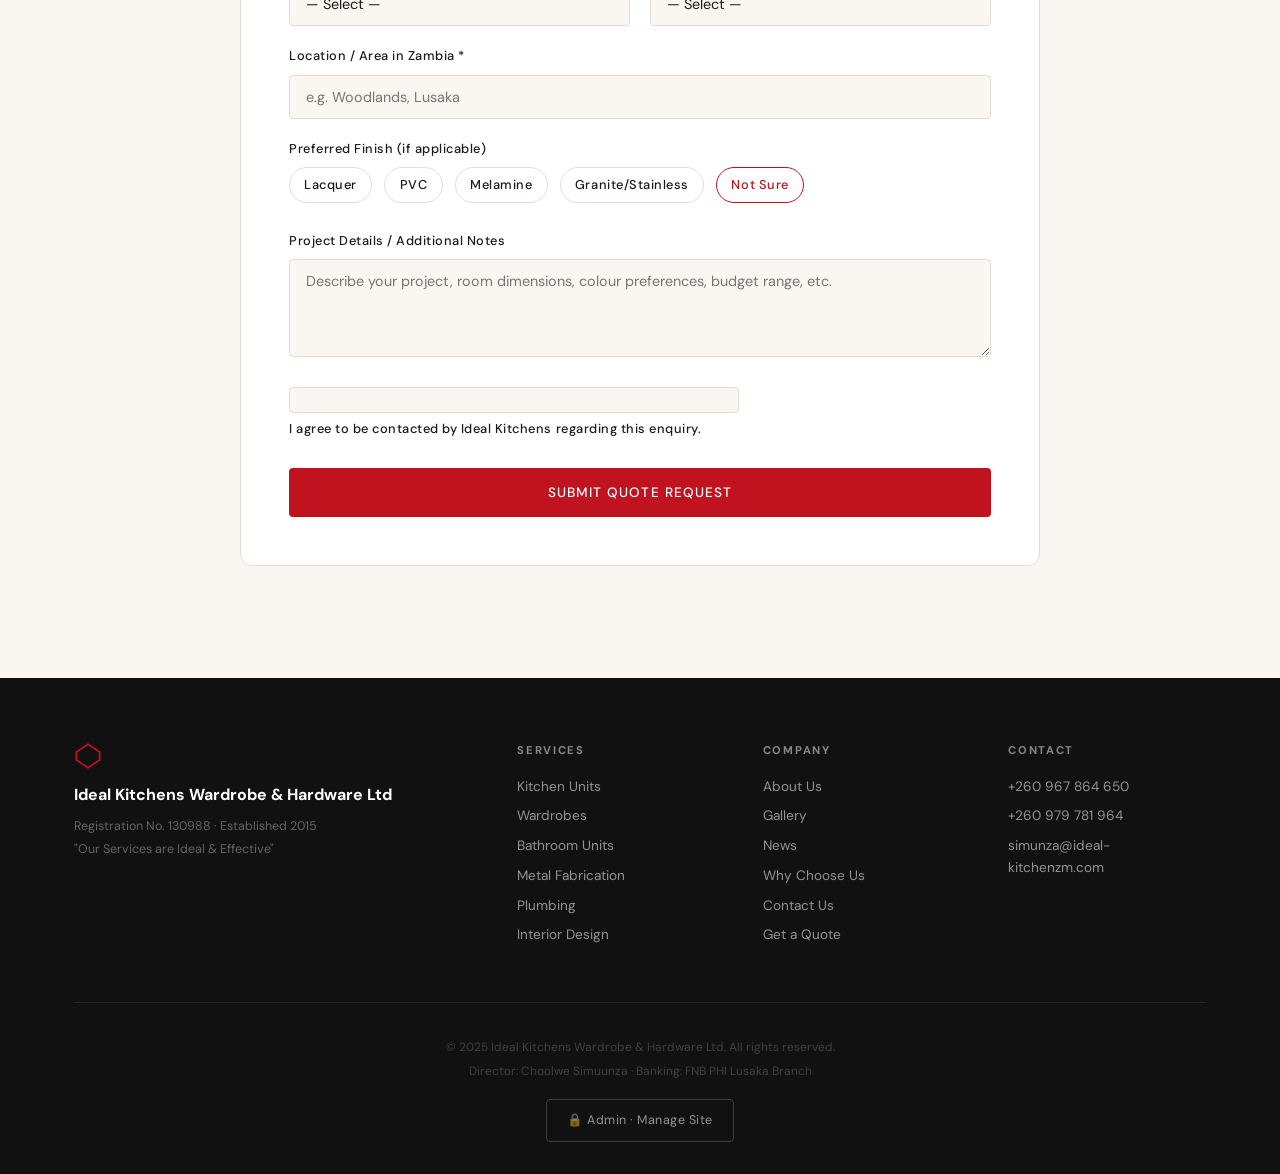
==== commit fc31708a: "Update website content and assets" ====
--- a/contact.html
+++ b/contact.html
@@ -224,6 +224,8 @@
 .footer__links a { display: block; color: rgba(255,255,255,0.55); font-size: 0.85rem; text-decoration: none; margin-bottom: 0.5rem; transition: color 0.2s; }
 .footer__links a:hover { color: var(--red); }
 .footer__bottom { text-align: center; color: rgba(255,255,255,0.2); font-size: 0.75rem; line-height: 2; }
+.footer__admin { display: inline-block; margin-top: 1rem; padding: 0.5rem 1.25rem; border: 1px solid rgba(255,255,255,0.18); border-radius: var(--radius); color: rgba(255,255,255,0.55); font-size: 0.78rem; letter-spacing: 0.04em; text-decoration: none; transition: all 0.2s; }
+.footer__admin:hover { border-color: var(--red); color: var(--red); }
 
 /* MODAL */
 .modal { position: fixed; inset: 0; z-index: 2000; display: flex; align-items: center; justify-content: center; pointer-events: none; opacity: 0; transition: opacity 0.3s; }
@@ -415,10 +417,11 @@
       <span>Ideal Kitchens</span>
     </a>
     <ul class="nav__links">
-      <li><a href="index.html#about">About</a></li>
-      <li><a href="index.html#services">Services</a></li>
-      <li><a href="index.html#gallery">Gallery</a></li>
-      <li><a href="index.html#why-us">Why Us</a></li>
+      <li><a href="about.html">About</a></li>
+      <li><a href="services.html">Services</a></li>
+      <li><a href="gallery.html">Gallery</a></li>
+      <li><a href="news.html">News</a></li>
+      <li><a href="whyus.html">Why Us</a></li>
       <li><a href="contact.html" style="color:var(--red)">Contact</a></li>
       <li><a href="#order" class="nav__cta">Order Now</a></li>
     </ul>
@@ -428,10 +431,11 @@
   <!-- MOBILE MENU -->
   <div class="mobile-menu" id="mobileMenu">
     <ul>
-      <li><a href="index.html#about" class="mm-link">About</a></li>
-      <li><a href="index.html#services" class="mm-link">Services</a></li>
-      <li><a href="index.html#gallery" class="mm-link">Gallery</a></li>
-      <li><a href="index.html#why-us" class="mm-link">Why Us</a></li>
+      <li><a href="about.html" class="mm-link">About</a></li>
+      <li><a href="services.html" class="mm-link">Services</a></li>
+      <li><a href="gallery.html" class="mm-link">Gallery</a></li>
+      <li><a href="news.html" class="mm-link">News</a></li>
+      <li><a href="whyus.html" class="mm-link">Why Us</a></li>
       <li><a href="contact.html" class="mm-link">Contact</a></li>
       <li><a href="#order" class="mm-link">Order Now</a></li>
     </ul>
@@ -457,7 +461,7 @@
             <span class="contact__ico icon">
               <svg width="20" height="20" viewBox="0 0 24 24" fill="none" stroke="currentColor" stroke-width="1.5" stroke-linecap="round" stroke-linejoin="round"><path d="M4 4h16c1.1 0 2 .9 2 2v12c0 1.1-.9 2-2 2H4c-1.1 0-2-.9-2-2V6c0-1.1.9-2 2-2z"/><polyline points="22,6 12,13 2,6"/></svg>
             </span>
-            <a href="mailto:kitchensideal24@gmail.com">kitchensideal24@gmail.com</a>
+            <a href="mailto:simunza@ideal-kitchenzm.com">simunza@ideal-kitchenzm.com</a>
           </div>
           <div class="contact__item">
             <span class="contact__ico icon">
@@ -591,7 +595,7 @@
           <p>Your quote request has been received. Our team will contact you within 24 hours.</p>
           <p class="success-contact">You can also reach us directly at:<br/>
             <a href="tel:+260967864650">+260 967 864 650</a> &nbsp;|&nbsp;
-            <a href="mailto:kitchensideal24@gmail.com">kitchensideal24@gmail.com</a>
+            <a href="mailto:simunza@ideal-kitchenzm.com">simunza@ideal-kitchenzm.com</a>
           </p>
           <div class="success-wa">
             <p class="success-wa__title">Want a faster reply? Call us or send us a text on WhatsApp:</p>
@@ -624,18 +628,19 @@
         </div>
         <div class="footer__links">
           <h5>Services</h5>
-          <a href="index.html#services">Kitchen Units</a>
-          <a href="index.html#services">Wardrobes</a>
-          <a href="index.html#services">Bathroom Units</a>
-          <a href="index.html#services">Metal Fabrication</a>
-          <a href="index.html#services">Plumbing</a>
-          <a href="index.html#services">Interior Design</a>
+          <a href="services.html">Kitchen Units</a>
+          <a href="services.html">Wardrobes</a>
+          <a href="services.html">Bathroom Units</a>
+          <a href="services.html">Metal Fabrication</a>
+          <a href="services.html">Plumbing</a>
+          <a href="services.html">Interior Design</a>
         </div>
         <div class="footer__links">
           <h5>Company</h5>
-          <a href="index.html#about">About Us</a>
-          <a href="index.html#gallery">Gallery</a>
-          <a href="index.html#why-us">Why Choose Us</a>
+          <a href="about.html">About Us</a>
+          <a href="gallery.html">Gallery</a>
+          <a href="news.html">News</a>
+          <a href="whyus.html">Why Choose Us</a>
           <a href="contact.html">Contact Us</a>
           <a href="#order">Get a Quote</a>
         </div>
@@ -643,12 +648,13 @@
           <h5>Contact</h5>
           <a href="tel:+260967864650">+260 967 864 650</a>
           <a href="tel:+260979781964">+260 979 781 964</a>
-          <a href="mailto:kitchensideal24@gmail.com">kitchensideal24@gmail.com</a>
+          <a href="mailto:simunza@ideal-kitchenzm.com">simunza@ideal-kitchenzm.com</a>
         </div>
       </div>
       <div class="footer__bottom">
         <p>&copy; 2025 Ideal Kitchens Wardrobe &amp; Hardware Ltd. All rights reserved.</p>
         <p>Director: Choolwe Simuunza &middot; Banking: FNB PHI Lusaka Branch</p>
+        <a href="admin.html" class="footer__admin">&#128274; Admin &middot; Manage Site</a>
       </div>
     </div>
   </footer>
@@ -683,7 +689,7 @@
 `QUOTE REQUEST — Ideal Kitchens Website\n\nName: ${fname} ${lname}\nPhone: ${phone}\nEmail: ${email || 'Not provided'}\nService: ${service}\nProperty Type: ${ptype}\nTimeline: ${timeline || 'Not specified'}\nLocation: ${location}\nPreferred Finish: ${finish}\n\nProject Details:\n${details || 'None provided.'}\n\n---\nSubmitted via the Ideal Kitchens website.`
   );
   const subject = encodeURIComponent(`Quote Request: ${service} — ${fname} ${lname}`);
-  window.location.href = `mailto:kitchensideal24@gmail.com?subject=${subject}&body=${body}`;
+  window.location.href = `mailto:simunza@ideal-kitchenzm.com?subject=${subject}&body=${body}`;
   setTimeout(() => {
     document.getElementById('orderForm').style.display = 'none';
     document.getElementById('orderSuccess').style.display = 'block';
